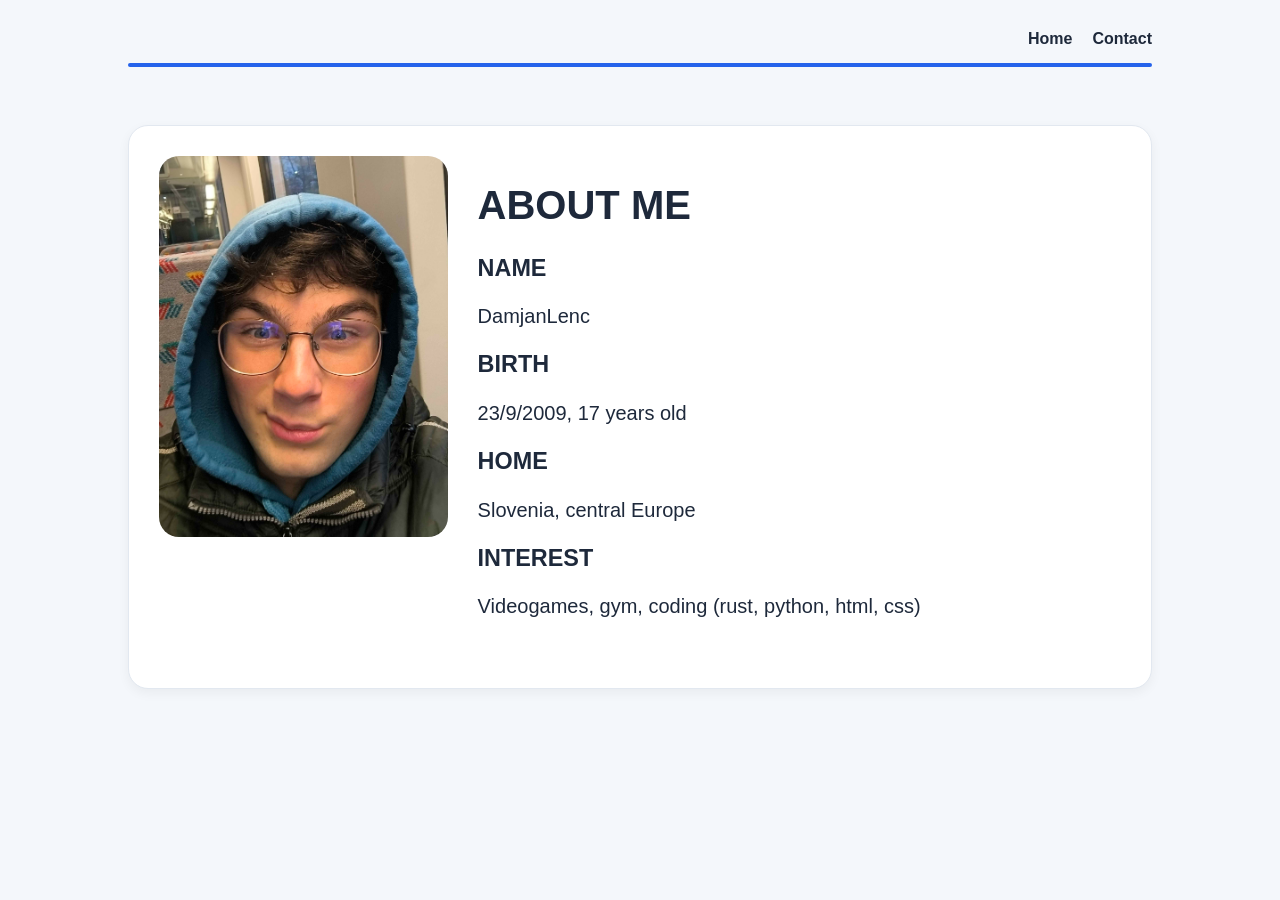
==== index.html @ 38b140aa "first commit :)" ====
<!DOCTYPE html>
<html lang="en">
  <head>
    <meta charset="utf-8">
    <title>DamjanLenc</title>
    <meta name="viewport" content="device-width, initial-scale=1.0">
    <link rel="stylesheet" href="style.css">
    <link rel="icon" href="../damjanlenc-main-spletno-mesto/slike/Brand Dribbble.png">
  </head>
  <body>
    <header>
        <div class="selection">
            <b><a href="index.html">Home</a></b>
            <b><a href="../damjanlenc-main-spletno-mesto/spletne strani/contact.html">Contact</a></b>
        </div>
        <hr>
    </header>
    <main>
        <div class="zaobljen-lik" alt="DamjanLenc's face">
            <div class="about-me" style="display: flex; flex-direction: row;">
                <img src="slike/jaz.png">
                <div style="flex-direction: column;">
                    <h1>
                        <b>ABOUT ME</b>
                    </h1>
                    <h3>
                        <b>NAME</b>
                    </h3>
                    <p>
                       DamjanLenc
                    </p>
                    <h3>
                        <b>BIRTH</b>
                    </h3>
                    <p>
                        23/9/2009, 17 years old
                    </p>
                    <h3>
                        <b>HOME</b>
                    </h3>
                    <p>
                        Slovenia, central Europe
                    </p>
                    <h3>
                        <b>INTEREST</b>
                    </h3>
                    <p>
                        Videogames, gym, coding (rust, python, html, css)
                    </p>
                </div>
            </div>

            <p>
        </div>
    </main>
    <footer>

    </footer>
  </body>
</html>
---- style.css ----
body {
    background-color: #f4f7fb;
    margin: 0;
    font-family: 'Segoe UI', Tahoma, Geneva, Verdana, sans-serif;
}

.zaobljen-lik {
    background-color: #ffffff;
    border-radius: 20px;
    padding: 30px;
    margin: 20px 10%;
    color: #1e293b;
    font-size: 20px;
    border: 1px solid #e2e8f0;
    box-shadow: 0 4px 12px rgba(0, 0, 0, 0.05);
}

header {
    padding: 30px 10%;
    text-align: right;
    color: #1e293b;
}

.selection {
    display: flex;
    gap: 20px;
    justify-content: flex-end;
    margin-bottom: 15px;
}

.selection a {
    color: #1e293b;
    text-decoration: none;
    font-weight: 600;
    transition: color 0.2s;
}

.selection a:hover {
    color: #2563eb;
}

header hr {
    background-color: #2563eb;
    border: none;
    height: 4px;
    border-radius: 2px;
}
img {
    height: 30%;
    width: 30%;
    border-radius: 20px;
}

.about-me {
    gap: 30px;
}
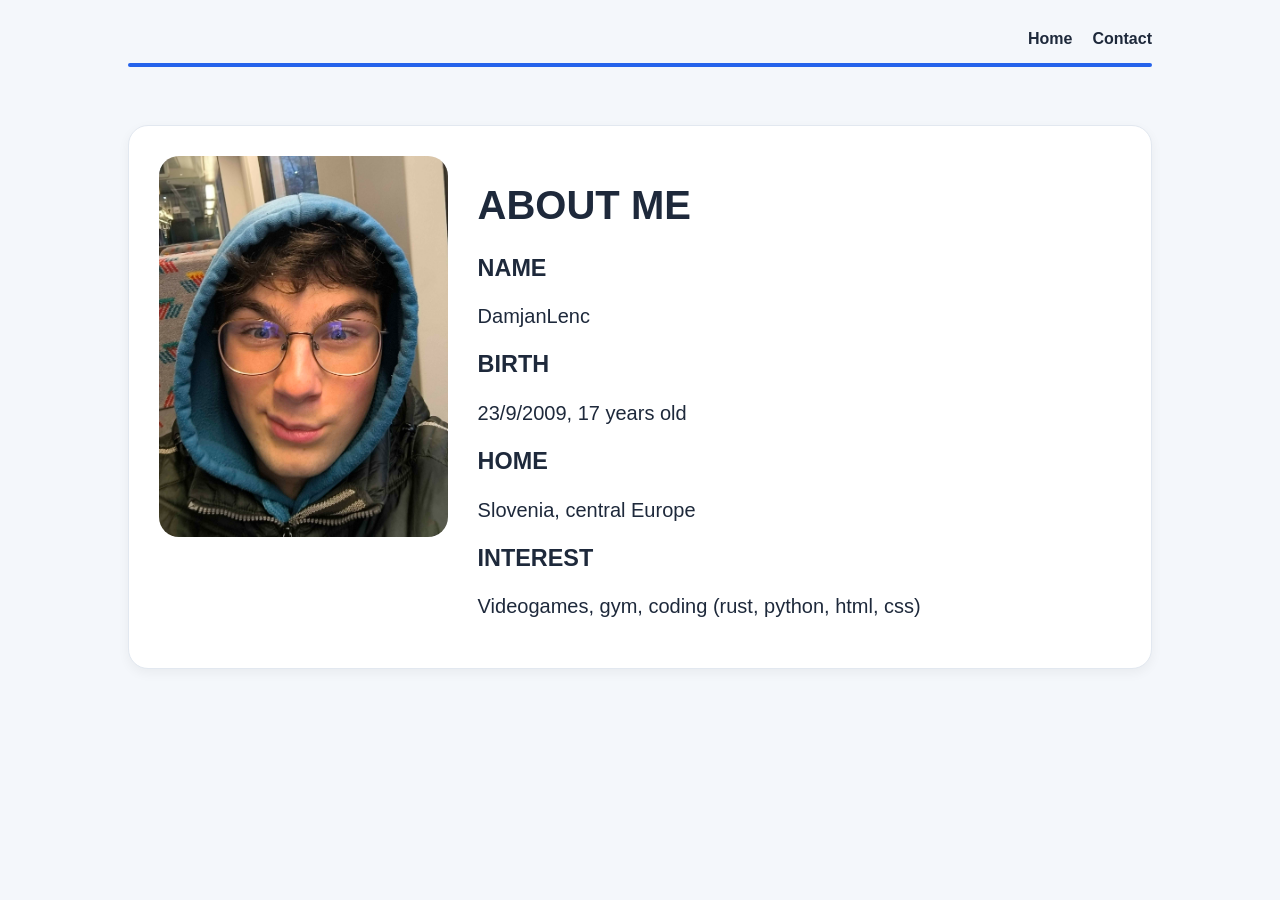
==== commit ccee91b7: "source of files and images has been changed :P" ====
--- a/index.html
+++ b/index.html
@@ -5,20 +5,20 @@
     <title>DamjanLenc</title>
     <meta name="viewport" content="device-width, initial-scale=1.0">
     <link rel="stylesheet" href="style.css">
-    <link rel="icon" href="../damjanlenc-main-spletno-mesto/slike/Brand Dribbble.png">
+    <link rel="icon" href="slike/Brand_Dribbble.png">
   </head>
   <body>
     <header>
         <div class="selection">
             <b><a href="index.html">Home</a></b>
-            <b><a href="../damjanlenc-main-spletno-mesto/spletne strani/contact.html">Contact</a></b>
+            <b><a href="spletne strani/contact.html">Contact</a></b>
         </div>
         <hr>
     </header>
     <main>
-        <div class="zaobljen-lik" alt="DamjanLenc's face">
+        <div class="zaobljen-lik">
             <div class="about-me" style="display: flex; flex-direction: row;">
-                <img src="slike/jaz.png">
+                <img src="slike/jaz.png" alt="DamjanLenc's face">
                 <div style="flex-direction: column;">
                     <h1>
                         <b>ABOUT ME</b>
@@ -49,8 +49,6 @@
                     </p>
                 </div>
             </div>
-
-            <p>
         </div>
     </main>
     <footer>
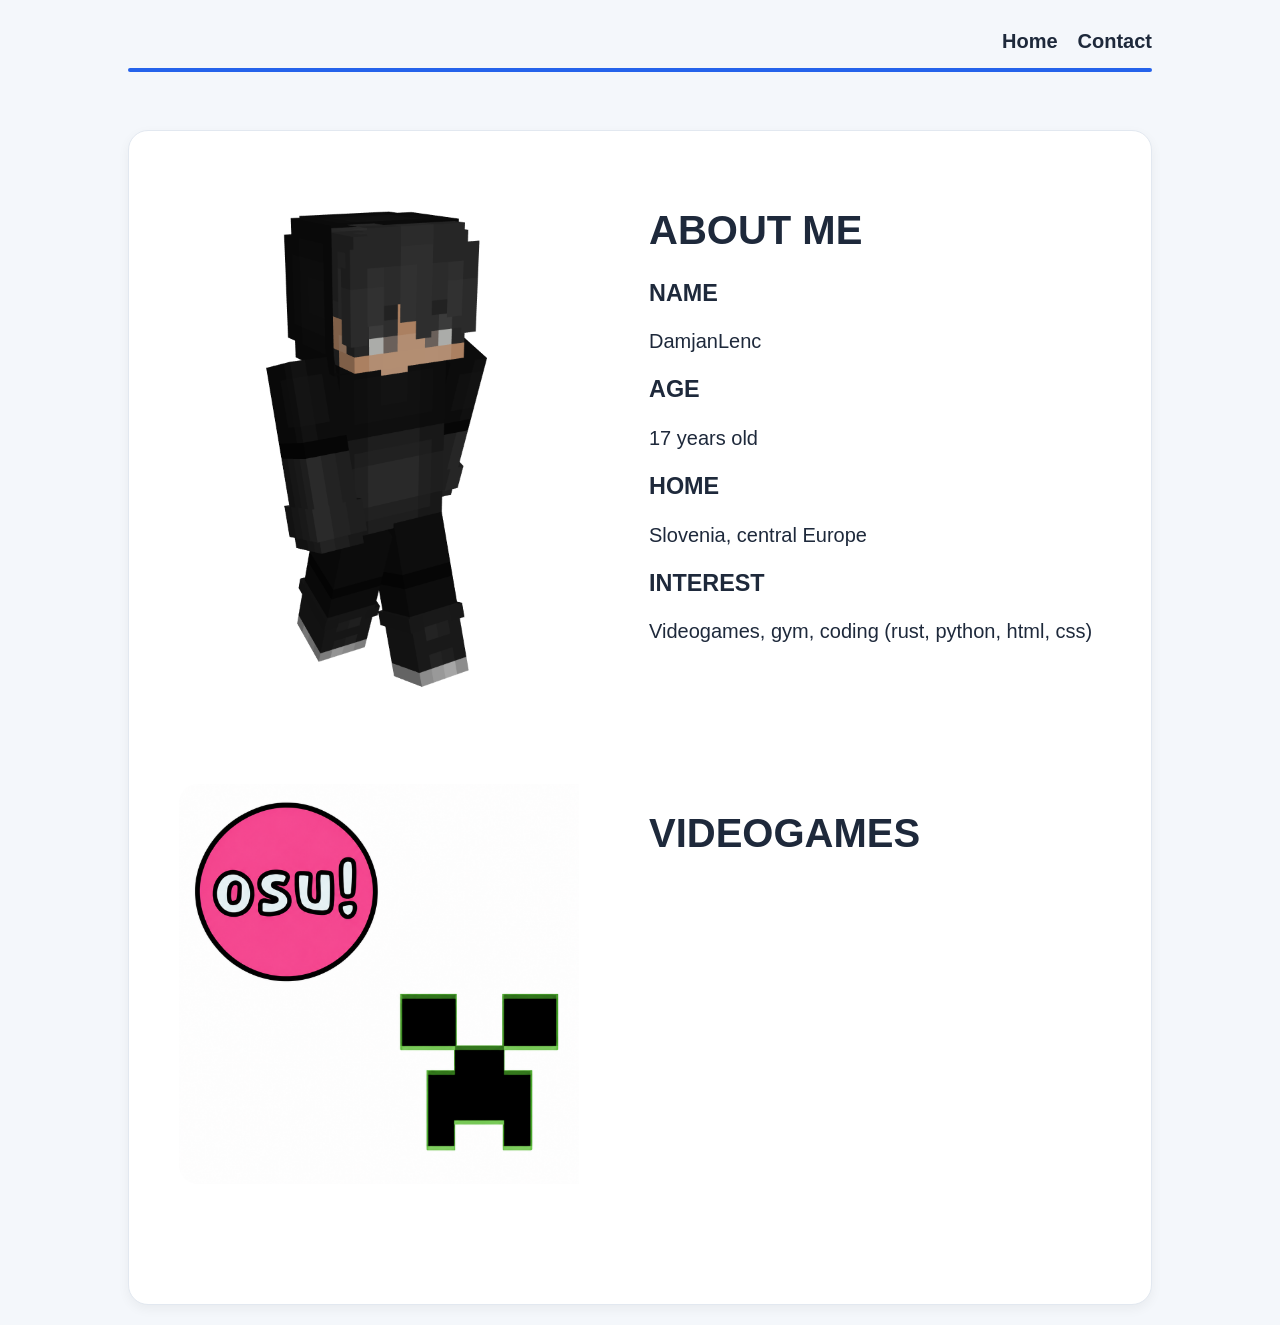
==== commit 0e10c2b4: "zacel sm s videigrami in uredu sm about me." ====
--- a/index.html
+++ b/index.html
@@ -17,8 +17,8 @@
     </header>
     <main>
         <div class="zaobljen-lik">
-            <div class="about-me" style="display: flex; flex-direction: row;">
-                <img src="slike/jaz.png" alt="DamjanLenc's face">
+            <div class="about-me">
+                <img src="slike/body.png" alt="DamjanLenc's face" class="leva-slika">
                 <div style="flex-direction: column;">
                     <h1>
                         <b>ABOUT ME</b>
@@ -30,10 +30,10 @@
                        DamjanLenc
                     </p>
                     <h3>
-                        <b>BIRTH</b>
+                        <b>AGE</b>
                     </h3>
                     <p>
-                        23/9/2009, 17 years old
+                        17 years old
                     </p>
                     <h3>
                         <b>HOME</b>
@@ -49,6 +49,15 @@
                     </p>
                 </div>
             </div>
+            <div class="about-me">
+                <img src="slike/Untitled.png" class="leva-slika">
+                <h1>
+                    <b>VIDEOGAMES</b>
+                </h1>
+                <p>
+
+                </p>
+            </div>
         </div>
     </main>
     <footer>
--- a/style.css
+++ b/style.css
@@ -7,7 +7,7 @@
 .zaobljen-lik {
     background-color: #ffffff;
     border-radius: 20px;
-    padding: 30px;
+    padding: 50px;
     margin: 20px 10%;
     color: #1e293b;
     font-size: 20px;
@@ -26,6 +26,7 @@
     gap: 20px;
     justify-content: flex-end;
     margin-bottom: 15px;
+    font-size: 20px;
 }
 
 .selection a {
@@ -46,11 +47,38 @@
     border-radius: 2px;
 }
 img {
-    height: 30%;
-    width: 30%;
+
+    height: auto;
+    width: 400px;
     border-radius: 20px;
+    flex-shrink: 0;
 }
 
 .about-me {
+    display: flex;
+    align-items: flex-start;
     gap: 30px;
+    padding-bottom: 70px;
 }
+
+.leva-slika {
+    padding-right: 40px;
+}
+@media (max-width: 1000px) {
+	.zaobljen-lik {
+	    margin-left: 5%;
+		margin-right: 5%;
+		padding: 20px;
+	}
+
+	.about-me {
+	    flex-direction: column;
+		align-items: center;
+
+	.about-me img {
+	    width: 140px;
+		height: auto;
+		flex-direction: row;
+	}
+}
+}
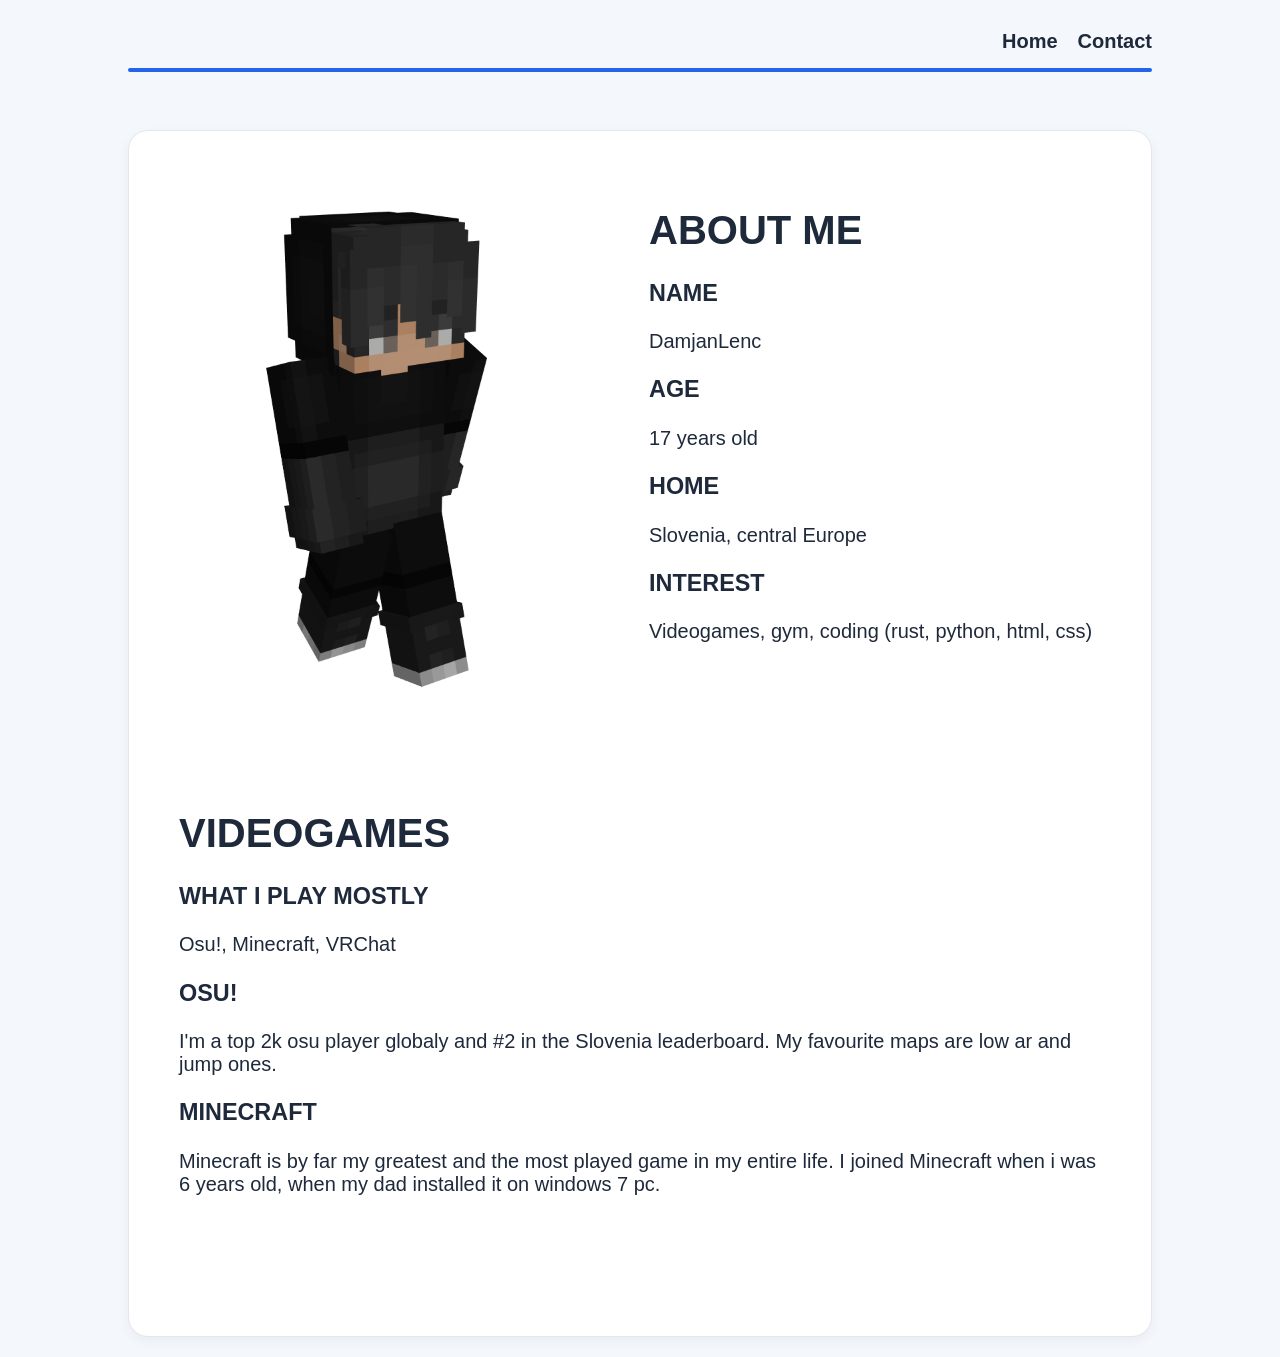
==== commit 99d64aed: "- Finished the VIDEOGAMES section, - removed the osu! and minecraft logo image" ====
--- a/index.html
+++ b/index.html
@@ -19,30 +19,30 @@
         <div class="zaobljen-lik">
             <div class="about-me">
                 <img src="slike/body.png" alt="DamjanLenc's face" class="leva-slika">
-                <div style="flex-direction: column;">
+                <div class="below-about-me">
                     <h1>
                         <b>ABOUT ME</b>
                     </h1>
                     <h3>
-                        <b>NAME</b>
+                        NAME
                     </h3>
                     <p>
                        DamjanLenc
                     </p>
                     <h3>
-                        <b>AGE</b>
+                        AGE
                     </h3>
                     <p>
                         17 years old
                     </p>
                     <h3>
-                        <b>HOME</b>
+                        HOME
                     </h3>
                     <p>
                         Slovenia, central Europe
                     </p>
                     <h3>
-                        <b>INTEREST</b>
+                        INTEREST
                     </h3>
                     <p>
                         Videogames, gym, coding (rust, python, html, css)
@@ -50,13 +50,29 @@
                 </div>
             </div>
             <div class="about-me">
-                <img src="slike/Untitled.png" class="leva-slika">
-                <h1>
-                    <b>VIDEOGAMES</b>
-                </h1>
-                <p>
-
-                </p>
+                <div class="below-about-me">
+                    <h1>
+                        <b>VIDEOGAMES</b>
+                    </h1>
+                    <h3>
+                        WHAT I PLAY MOSTLY
+                    </h3>
+                    <p>
+                        Osu!, Minecraft, VRChat
+                    </p>
+                    <h3>
+                        OSU!
+                    </h3>
+                    <p>
+                        I'm a top 2k osu player globaly and #2 in the Slovenia leaderboard. My favourite maps are low ar and jump ones.
+                    </p>
+                    <h3>
+                        MINECRAFT
+                    </h3>
+                    <p style="text-align: start;">Minecraft is by far my greatest and the most played game in my entire life. I joined Minecraft when i was 6 years old, when my dad
+                        installed it on windows 7 pc.
+                    </p>
+                </div>
             </div>
         </div>
     </main>
--- a/style.css
+++ b/style.css
@@ -64,6 +64,14 @@
 .leva-slika {
     padding-right: 40px;
 }
+
+.below-about-me {
+    flex-direction: column;
+}
+.below-about-me h3 {
+    font-weight: bold;
+}
+
 @media (max-width: 1000px) {
 	.zaobljen-lik {
 	    margin-left: 5%;
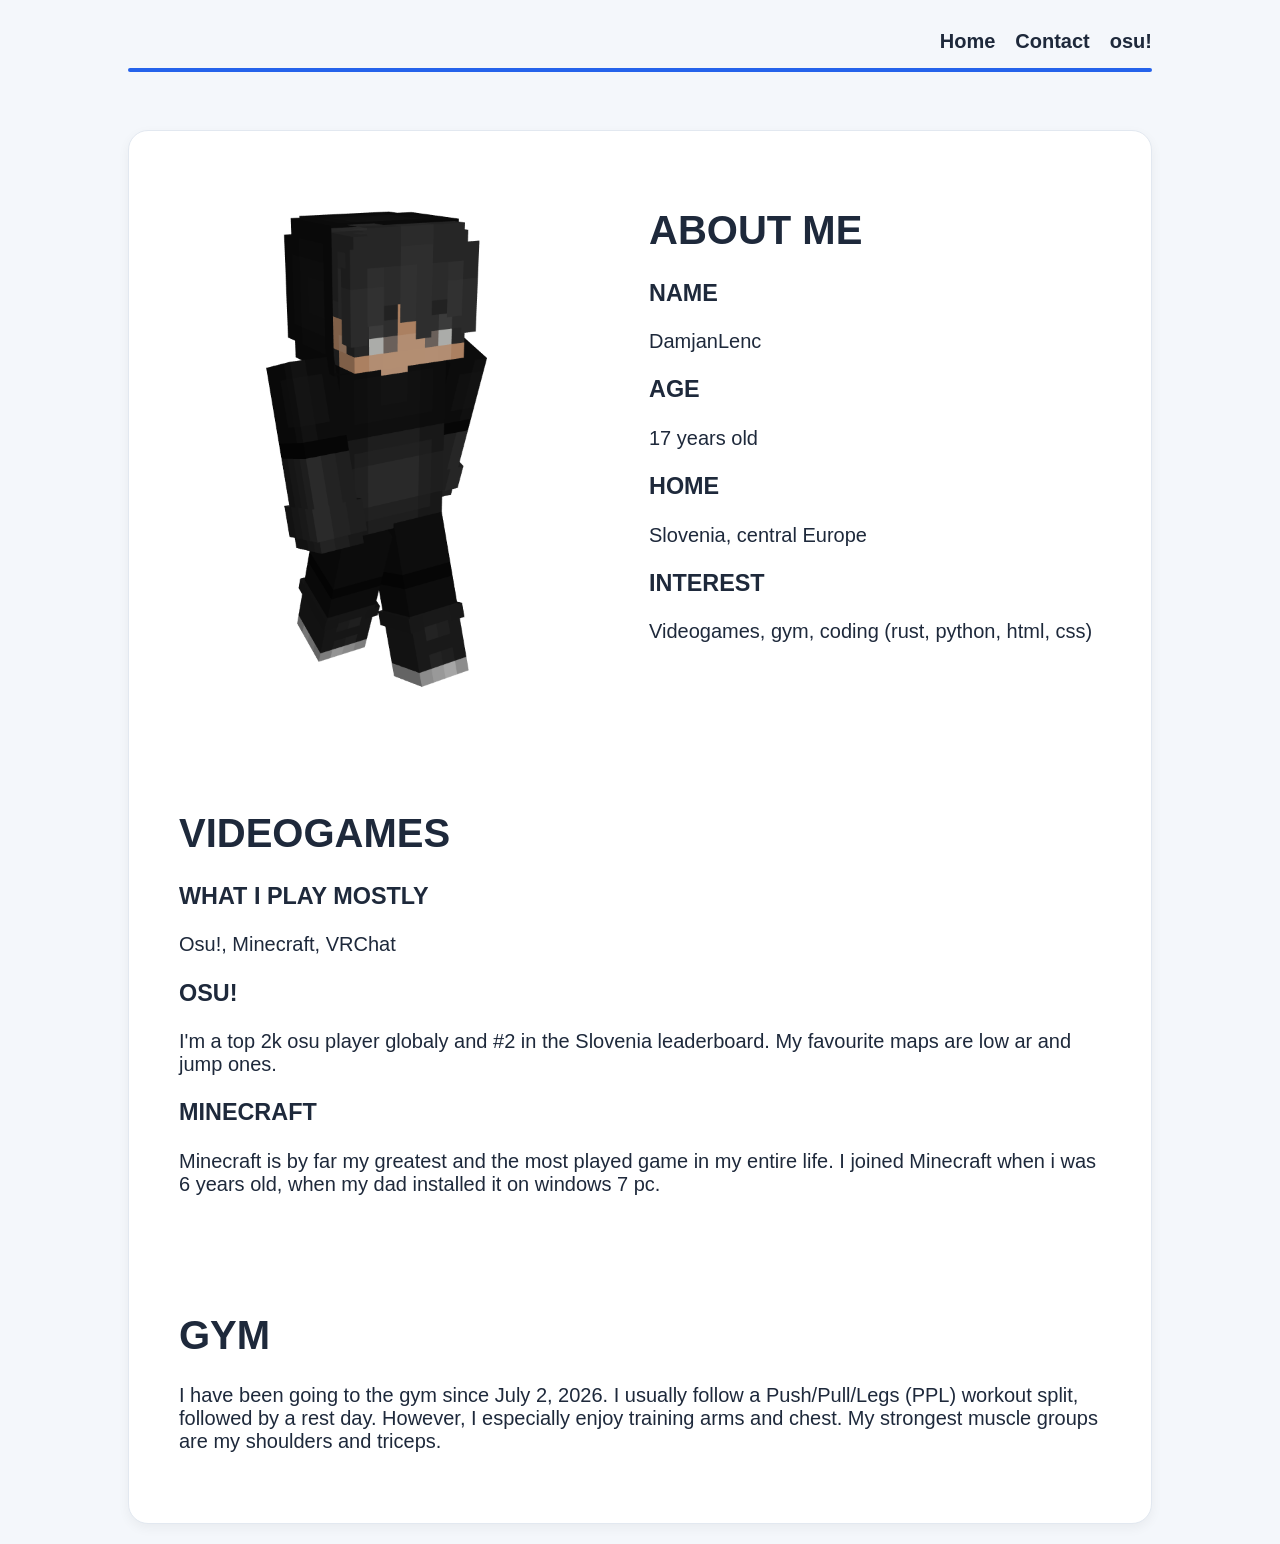
==== commit 89f3b433: "Added gym section and osu! page in header" ====
--- a/index.html
+++ b/index.html
@@ -12,6 +12,7 @@
         <div class="selection">
             <b><a href="index.html">Home</a></b>
             <b><a href="spletne strani/contact.html">Contact</a></b>
+            <b><a href="spletne strani/osu!.html">osu!</a></b>
         </div>
         <hr>
     </header>
@@ -74,6 +75,14 @@
                     </p>
                 </div>
             </div>
+            <div clas="about-me">
+                <div clas="below-about-me">
+                    <h1><b>GYM</b></h1>
+                    <p>I have been going to the gym since July 2, 2026. I usually follow a Push/Pull/Legs (PPL) workout split,
+                        followed by a rest day. However, I especially enjoy training arms and chest. My strongest muscle groups
+                        are my shoulders and triceps.</p>
+                </div>
+            </div>
         </div>
     </main>
     <footer>
--- a/style.css
+++ b/style.css
@@ -68,7 +68,7 @@
 .below-about-me {
     flex-direction: column;
 }
-.below-about-me h3 {
+.below-about-me h3, h1 {
     font-weight: bold;
 }
 
